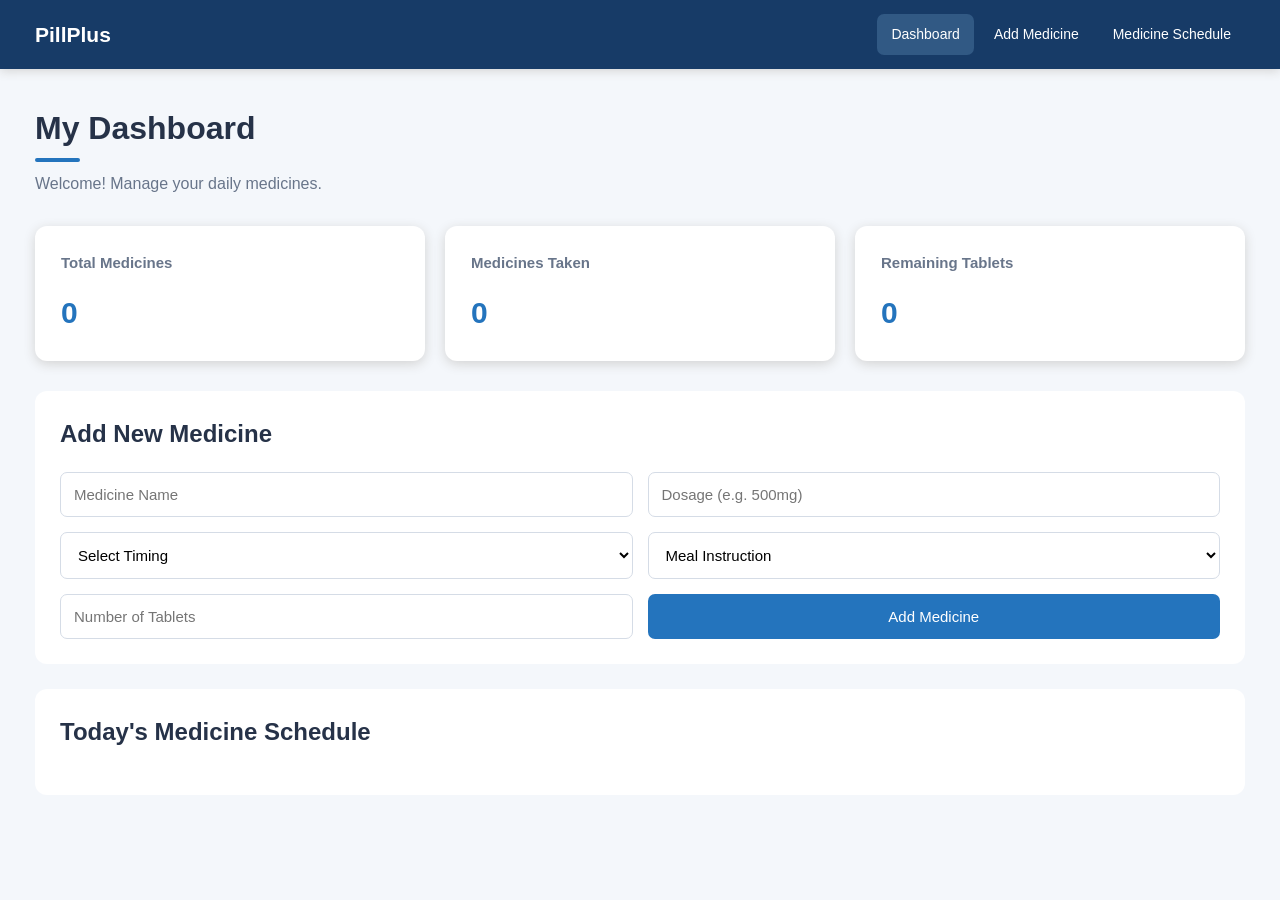
==== index.html @ caf215e3 "Initial Commit" ====
<!DOCTYPE html>
<html lang="en">
<head>
    <meta charset="UTF-8">
    <meta name="viewport" content="width=device-width, initial-scale=1.0">
    <title>MediTrack - Medicine Reminder</title>

    <link rel="stylesheet" href="style.css">
</head>

<body>

    <!-- Navigation -->
    <nav class="navbar">
        <a class="brand" href="#" aria-label="MediTrack home">PillPlus</a>

        <div class="nav-links">
            <a class="active" href="#dashboard">Dashboard</a>
            <a href="#add-medicine">Add Medicine</a>
            <a href="#schedule">Medicine Schedule</a>
        </div>
    </nav>

    <!-- Main Content -->
    <main class="main-content" id="dashboard">

        <header>
            <h1>My Dashboard</h1>
            <p>Welcome! Manage your daily medicines.</p>
        </header>

        <!-- Summary Cards -->
        <section class="cards">

            <div class="card">
                <h3>Total Medicines</h3>
                <h2 id="totalMedicines">0</h2>
            </div>

            <div class="card">
                <h3>Medicines Taken</h3>
                <h2 id="takenMedicines">0</h2>
            </div>

            <div class="card">
                <h3>Remaining Tablets</h3>
                <h2 id="totalStock">0</h2>
            </div>

        </section>

        <!-- Add Medicine Form -->
        <section class="section" id="add-medicine">

            <h2>Add New Medicine</h2>

            <form id="medicineForm">

                <input
                    type="text"
                    id="medicineName"
                    placeholder="Medicine Name"
                    required
                >

                <input
                    type="text"
                    id="dosage"
                    placeholder="Dosage (e.g. 500mg)"
                    required
                >

                <select id="timing" required>
                    <option value="">Select Timing</option>
                    <option value="Morning">Morning</option>
                    <option value="Afternoon">Afternoon</option>
                    <option value="Night">Night</option>
                </select>

                <select id="meal" required>
                    <option value="">Meal Instruction</option>
                    <option value="Before Food">Before Food</option>
                    <option value="After Food">After Food</option>
                </select>

                <input
                    type="number"
                    id="stock"
                    placeholder="Number of Tablets"
                    min="1"
                    required
                >

                <button type="submit">Add Medicine</button>

            </form>

        </section>

        <!-- Medicine Schedule -->
        <section class="section" id="schedule">

            <h2>Today's Medicine Schedule</h2>

            <div id="medicineList">
                <p>No medicines added yet.</p>
            </div>

        </section>

    </main>

    <script src="script.js"></script>

</body>
</html>
---- style.css ----
:root {
    --primary: #173b67;
    --primary-light: #315984;
    --accent: #2474bd;
    --text: #263248;
    --muted: #68758a;
    --background: #f4f7fb;
    --white: #ffffff;
    --border: #d5dce6;
    --radius: 12px;
}

* {
    margin: 0;
    padding: 0;
    box-sizing: border-box;
}

html {
    scroll-behavior: smooth;
}

body {
    font-family: Arial, sans-serif;
    line-height: 1.5;
    background: var(--background);
    color: var(--text);
}

.navbar {
    display: flex;
    justify-content: space-between;
    align-items: center;
    padding: 14px 35px;
    background: var(--primary);
    box-shadow: 0 2px 10px lightgray;
}

.brand,
.nav-links a {
    color: var(--white);
    text-decoration: none;
}

.brand {
    font-size: 21px;
    font-weight: bold;
}

.nav-links {
    display: flex;
    gap: 6px;
}

.nav-links a {
    padding: 10px 14px;
    border-radius: 7px;
    font-size: 14px;
    transition: background 0.2s;
}

.nav-links a:hover,
.nav-links a.active {
    background: var(--primary-light);
}

.main-content {
    max-width: 1280px;
    margin: auto;
    padding: 35px;
}

header {
    margin-bottom: 30px;
}

header h1 {
    margin-bottom: 10px;
    font-size: 32px;
}

header h1::after {
    display: block;
    width: 45px;
    height: 4px;
    margin-top: 6px;
    border-radius: 4px;
    background: var(--accent);
    content: "";
}

header p,
.card h3,
.medicine-item p {
    color: var(--muted);
}

.cards {
    display: grid;
    grid-template-columns: repeat(3, 1fr);
    gap: 20px;
    margin-bottom: 30px;
}

.card,
.section {
    padding: 25px;
    border-radius: var(--radius);
    background: var(--white);
}

.card {
    border: 1px solid transparent;
    box-shadow: 0 3px 12px lightgray;
    transition: transform 0.2s, border-color 0.2s;
}

.card:hover {
    border-color: #b9cde2;
    transform: translateY(-3px);
}

.card h3 {
    font-size: 15px;
}

.card h2 {
    margin-top: 15px;
    color: var(--accent);
    font-size: 30px;
}

.section {
    margin-bottom: 25px;
}

.section h2 {
    margin-bottom: 20px;
}

form {
    display: grid;
    grid-template-columns: repeat(2, 1fr);
    gap: 15px;
}

input[type="text"],
input[type="number"],
select {
    width: 100%;
    padding: 13px;
    border: 1px solid var(--border);
    border-radius: 7px;
    background: var(--white);
    font-size: 15px;
}

input:focus,
select:focus {
    outline: 3px solid lightblue;
    border-color: var(--accent);
}

button {
    width: 100%;
    padding: 13px;
    border: 0;
    border-radius: 7px;
    background: var(--accent);
    color: var(--white);
    cursor: pointer;
    font-size: 15px;
    transition: background 0.2s, transform 0.2s;
}

button:hover {
    background: #17558f;
    transform: translateY(-1px);
}

button:active {
    transform: translateY(0);
}

.medicine-item {
    display: flex;
    justify-content: space-between;
    align-items: center;
    gap: 12px;
    padding: 15px;
    margin-bottom: 12px;
    border: 1px solid #e0e6ed;
    border-radius: 9px;
}

.medicine-item p {
    margin-top: 6px;
}

input[type="checkbox"] {
    width: auto;
    accent-color: var(--accent);
}

.taken {
    color: green;
}

.low-stock {
    color: #d97706 !important;
    font-weight: bold;
}

@media (max-width: 700px) {
    .navbar {
        align-items: flex-start;
        flex-direction: column;
        gap: 12px;
        padding: 18px 20px;
    }

    .nav-links {
        width: 100%;
        flex-wrap: wrap;
    }

    .main-content {
        padding: 20px;
    }

    .cards,
    form {
        grid-template-columns: 1fr;
    }

    .medicine-item {
        align-items: flex-start;
        flex-direction: column;
    }
}
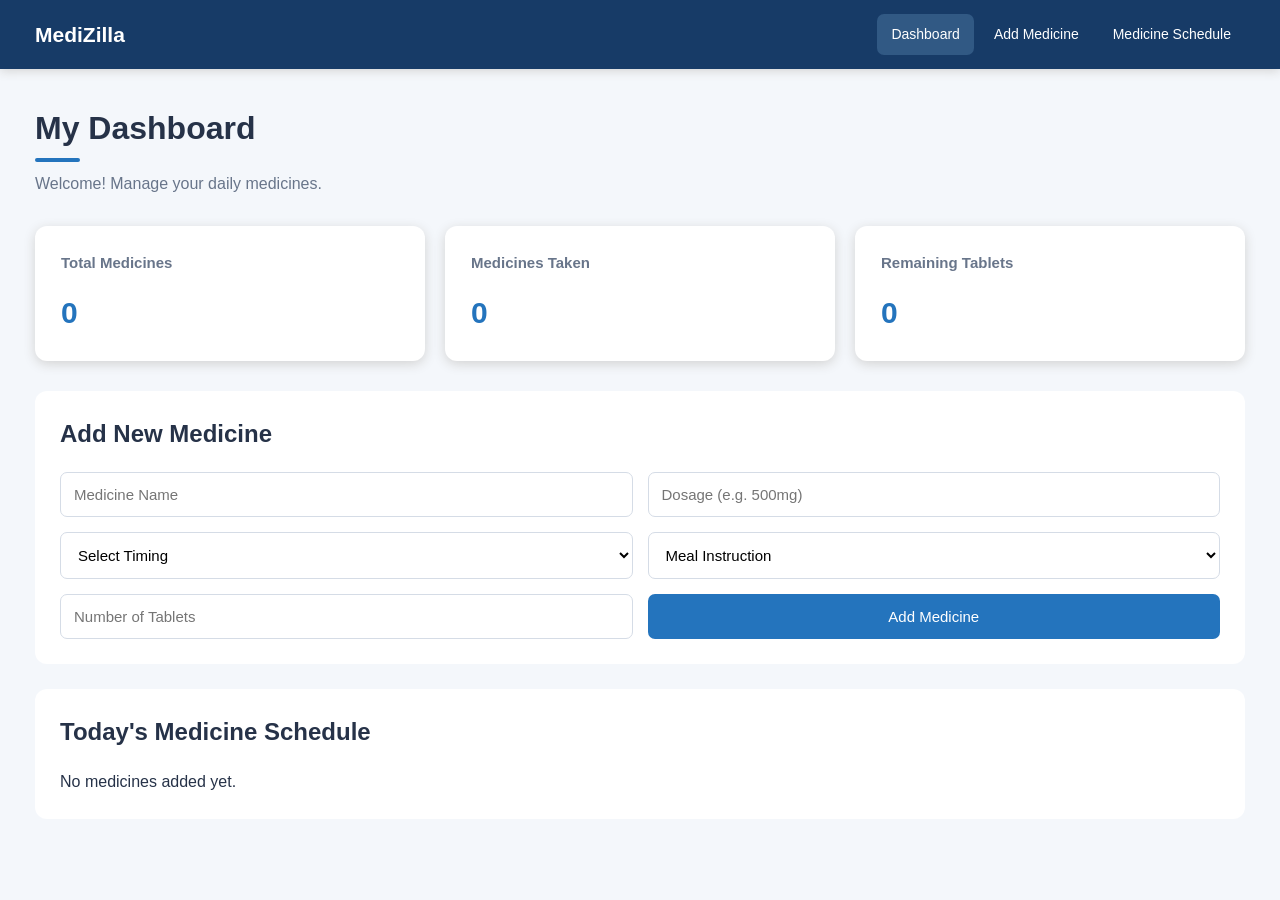
==== commit 41c4d67e: "Update meditracker" ====
--- a/index.html
+++ b/index.html
@@ -4,7 +4,7 @@
 <head>
     <meta charset="UTF-8">
     <meta name="viewport" content="width=device-width, initial-scale=1.0">
-    <title>MediTrack - Medicine Reminder</title>
+    <title>MediZilla - Medicine Reminder</title>
 
     <link rel="stylesheet" href="style.css">
 </head>
@@ -13,7 +13,7 @@
 
     <!-- Navigation -->
     <nav class="navbar">
-        <a class="brand" href="#" aria-label="MediTrack home">PillPlus</a>
+        <a class="brand" href="#" aria-label="MediTrack home">MediZilla</a>
 
         <div class="nav-links">
             <a class="active" href="#dashboard">Dashboard</a>
